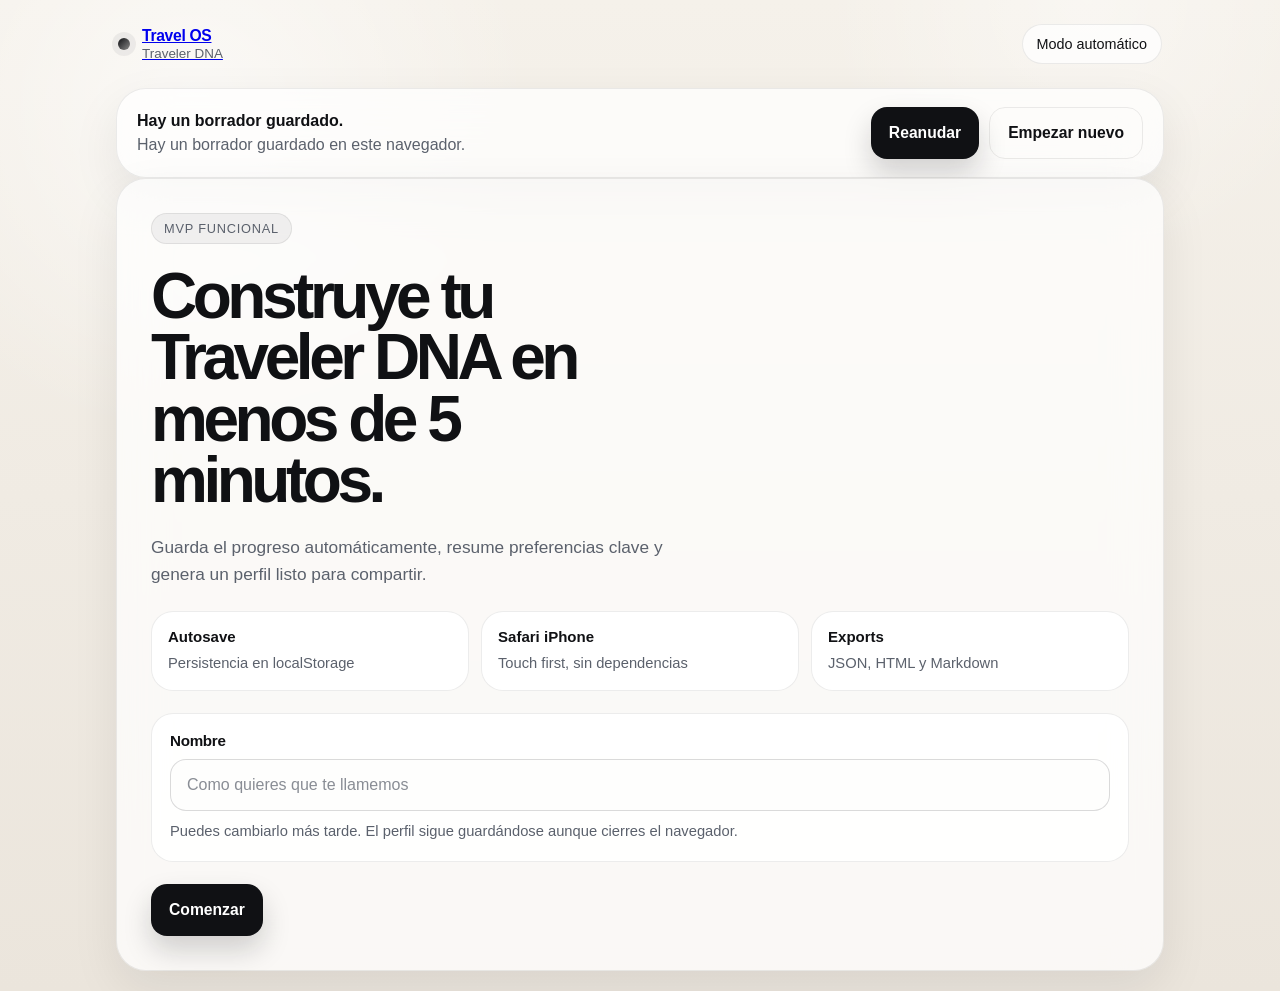
==== docs/traveler-dna/index.html @ 0c45e2d0 "traveler dna mvp" ====
<!doctype html>
<html lang="es">
  <head>
    <meta charset="utf-8" />
    <meta name="viewport" content="width=device-width, initial-scale=1, viewport-fit=cover" />
    <meta name="theme-color" content="#f5f1ea" />
    <meta
      name="description"
      content="Traveler DNA: MVP funcional de Travel OS con autofill, scoring de afinidades y exportación."
    />
    <title>Travel OS · Traveler DNA</title>
    <link rel="stylesheet" href="./style.css" />
  </head>
  <body>
    <div class="page-shell">
      <header class="app-header">
        <a class="app-brand" href="../" aria-label="Volver a la portada de Travel OS">
          <span class="brand-mark" aria-hidden="true"></span>
          <span>
            <strong>Travel OS</strong>
            <small>Traveler DNA</small>
          </span>
        </a>
        <div class="header-actions">
          <button id="theme-status" class="chip chip-static" type="button" disabled>Modo automático</button>
        </div>
      </header>

      <main class="app-main">
        <section id="resume-banner" class="resume-banner" hidden>
          <div>
            <strong>Hay un borrador guardado.</strong>
            <p id="resume-banner-copy">Puedes continuar donde lo dejaste.</p>
          </div>
          <div class="banner-actions">
            <button id="resume-button" class="button button-primary" type="button">Reanudar</button>
            <button id="discard-button" class="button button-secondary" type="button">Empezar nuevo</button>
          </div>
        </section>

        <section id="screen-welcome" class="screen active" aria-labelledby="welcome-title">
          <div class="hero-card">
            <p class="eyebrow">MVP funcional</p>
            <h1 id="welcome-title">Construye tu Traveler DNA en menos de 5 minutos.</h1>
            <p class="lead">
              Guarda el progreso automáticamente, resume preferencias clave y genera un perfil listo para compartir.
            </p>

            <div class="hero-metrics" aria-label="Beneficios rápidos">
              <article class="metric">
                <strong>Autosave</strong>
                <span>Persistencia en localStorage</span>
              </article>
              <article class="metric">
                <strong>Safari iPhone</strong>
                <span>Touch first, sin dependencias</span>
              </article>
              <article class="metric">
                <strong>Exports</strong>
                <span>JSON, HTML y Markdown</span>
              </article>
            </div>

            <div class="card">
              <label class="field-label" for="traveler-name">Nombre</label>
              <input
                id="traveler-name"
                class="text-input"
                type="text"
                autocomplete="name"
                inputmode="text"
                placeholder="Como quieres que te llamemos"
                maxlength="80"
              />
              <p class="field-help">Puedes cambiarlo más tarde. El perfil sigue guardándose aunque cierres el navegador.</p>
            </div>

            <div class="actions">
              <button id="start-button" class="button button-primary" type="button">Comenzar</button>
            </div>
          </div>
        </section>

        <section id="screen-survey" class="screen" hidden>
          <div class="progress-wrap">
            <div class="progress-head">
              <div>
                <p id="section-kicker" class="eyebrow">Sección</p>
                <h2 id="section-title">Información básica</h2>
                <p id="section-copy" class="muted"></p>
              </div>
              <div class="progress-meta">
                <span id="progress-count">1 / 1</span>
                <span id="progress-detail">0 preguntas completas</span>
              </div>
            </div>
            <div class="progress-bar" aria-hidden="true">
              <div id="progress-fill" class="progress-fill"></div>
            </div>
          </div>

          <form id="survey-form" class="survey-card" novalidate>
            <div id="question-stack" class="question-stack"></div>
            <div class="nav-row">
              <button id="back-button" class="button button-secondary" type="button">Atrás</button>
              <button id="next-button" class="button button-primary" type="button">Siguiente</button>
            </div>
          </form>
        </section>

        <section id="screen-summary" class="screen" hidden>
          <div class="summary-card">
            <div class="summary-head">
              <div>
                <p class="eyebrow">Resumen</p>
                <h2 id="summary-title">Tu Traveler DNA está listo.</h2>
                <p id="summary-copy" class="muted"></p>
              </div>
              <div class="summary-actions">
                <button id="edit-button" class="button button-secondary" type="button">Editar respuestas</button>
                <button id="submit-button" class="button button-primary" type="button">Enviar</button>
              </div>
            </div>

            <div id="summary-overview" class="summary-overview"></div>
            <div id="summary-archetypes" class="result-grid"></div>
            <div id="summary-signals" class="signal-grid"></div>
            <details class="raw-details">
              <summary>Ver respuestas crudas</summary>
              <pre id="raw-json"></pre>
            </details>
          </div>
        </section>

        <section id="screen-thanks" class="screen" hidden>
          <div class="thanks-card">
            <p class="eyebrow">Gracias</p>
            <h2>Perfil guardado y exportes listos.</h2>
            <p id="thanks-copy" class="muted"></p>

            <div class="export-grid">
              <button id="download-json" class="button button-primary" type="button">Descargar traveler-dna.json</button>
              <button id="download-html" class="button button-secondary" type="button">Descargar traveler-summary.html</button>
              <button id="download-md" class="button button-secondary" type="button">Descargar traveler-summary.md</button>
            </div>

            <div class="actions">
              <button id="restart-button" class="button button-ghost" type="button">Crear otro perfil</button>
            </div>
          </div>
        </section>
      </main>
    </div>

    <template id="question-template">
      <article class="question-card">
        <div class="question-head">
          <div>
            <h3 class="question-title"></h3>
            <p class="question-help muted"></p>
          </div>
          <span class="question-tag"></span>
        </div>
        <div class="question-body"></div>
        <p class="question-error" aria-live="polite"></p>
      </article>
    </template>

    <script src="./app.js"></script>
  </body>
</html>
---- docs/traveler-dna/style.css ----
:root {
  color-scheme: light dark;
  --bg: #f5f1ea;
  --bg-2: #ebe5dc;
  --surface: rgba(255, 255, 255, 0.72);
  --surface-strong: rgba(255, 255, 255, 0.9);
  --text: #101114;
  --muted: #5b616c;
  --border: rgba(16, 17, 20, 0.08);
  --border-strong: rgba(16, 17, 20, 0.15);
  --accent: #101114;
  --accent-inverse: #ffffff;
  --accent-soft: rgba(16, 17, 20, 0.06);
  --success: #0f8a55;
  --danger: #b42318;
  --shadow: 0 18px 48px rgba(16, 17, 20, 0.08);
  --radius-xl: 30px;
  --radius-lg: 22px;
  --radius-md: 16px;
  --radius-sm: 12px;
}

@media (prefers-color-scheme: dark) {
  :root {
    --bg: #0f1115;
    --bg-2: #171a20;
    --surface: rgba(22, 26, 32, 0.78);
    --surface-strong: rgba(22, 26, 32, 0.94);
    --text: #f3f4f6;
    --muted: #a3aab8;
    --border: rgba(255, 255, 255, 0.08);
    --border-strong: rgba(255, 255, 255, 0.14);
    --accent: #f4f4f5;
    --accent-inverse: #101114;
    --accent-soft: rgba(255, 255, 255, 0.08);
    --success: #6ee7b7;
    --danger: #fda29b;
    --shadow: 0 24px 60px rgba(0, 0, 0, 0.35);
  }
}
* {
  box-sizing: border-box;
}

html {
  min-height: 100%;
  background:
    radial-gradient(circle at 15% 10%, rgba(255, 255, 255, 0.6), transparent 24%),
    radial-gradient(circle at 85% 0%, rgba(255, 255, 255, 0.4), transparent 18%),
    linear-gradient(180deg, var(--bg), var(--bg-2));
}

body {
  margin: 0;
  min-height: 100svh;
  font-family:
    -apple-system, BlinkMacSystemFont, "SF Pro Display", "SF Pro Text", "Segoe UI", sans-serif;
  color: var(--text);
  background: transparent;
  -webkit-font-smoothing: antialiased;
  text-rendering: optimizeLegibility;
}

button,
input,
textarea,
select {
  font: inherit;
  color: inherit;
}

button {
  appearance: none;
  border: 0;
  background: none;
}

button:focus-visible,
input:focus-visible,
textarea:focus-visible {
  outline: 2px solid color-mix(in srgb, var(--accent) 75%, transparent);
  outline-offset: 2px;
}

::selection {
  background: color-mix(in srgb, var(--accent) 16%, transparent);
}

.page-shell {
  min-height: 100svh;
  width: min(100%, 1080px);
  margin: 0 auto;
  padding: 16px 16px max(20px, env(safe-area-inset-bottom));
  display: flex;
  flex-direction: column;
  gap: 16px;
}

.app-header {
  display: flex;
  align-items: center;
  justify-content: space-between;
  gap: 12px;
  padding: 6px 2px;
}

.app-brand {
  display: inline-flex;
  align-items: center;
  gap: 12px;
  min-height: 44px;
}

.app-brand strong {
  display: block;
  font-size: 0.98rem;
  line-height: 1.1;
  letter-spacing: -0.02em;
}

.app-brand small {
  display: block;
  color: var(--muted);
  font-size: 0.84rem;
  margin-top: 2px;
}

.brand-mark {
  width: 12px;
  height: 12px;
  border-radius: 999px;
  background: linear-gradient(135deg, var(--text), color-mix(in srgb, var(--text) 48%, transparent));
  box-shadow: 0 0 0 6px color-mix(in srgb, var(--accent-soft) 92%, transparent);
}

.header-actions {
  display: flex;
  gap: 8px;
  align-items: center;
}

.app-main {
  flex: 1;
  display: flex;
  flex-direction: column;
}

.screen {
  width: 100%;
  animation: fadeUp 260ms ease-out;
}

.screen[hidden] {
  display: none !important;
}

.hero-card,
.survey-card,
.summary-card,
.thanks-card,
.resume-banner {
  background: var(--surface);
  backdrop-filter: blur(24px);
  border: 1px solid var(--border);
  border-radius: var(--radius-xl);
  box-shadow: var(--shadow);
}

.hero-card,
.summary-card,
.thanks-card {
  padding: clamp(20px, 3vw, 34px);
}

.hero-card {
  display: flex;
  flex-direction: column;
  gap: 22px;
}

.eyebrow {
  display: inline-flex;
  align-items: center;
  width: fit-content;
  gap: 8px;
  padding: 7px 12px;
  border-radius: 999px;
  background: color-mix(in srgb, var(--accent) 5%, transparent);
  border: 1px solid var(--border);
  color: var(--muted);
  font-size: 0.8rem;
  letter-spacing: 0.06em;
  text-transform: uppercase;
}

h1,
h2,
h3,
p {
  margin: 0;
}

h1 {
  font-size: clamp(2rem, 5vw, 4.2rem);
  line-height: 0.96;
  letter-spacing: -0.07em;
  max-width: 12ch;
}

h2 {
  font-size: clamp(1.45rem, 3.2vw, 2.2rem);
  line-height: 1.05;
  letter-spacing: -0.04em;
}

.lead {
  font-size: clamp(1rem, 2vw, 1.08rem);
  line-height: 1.6;
  color: var(--muted);
  max-width: 58ch;
}

.muted {
  color: var(--muted);
  line-height: 1.55;
}

.hero-metrics {
  display: grid;
  grid-template-columns: repeat(3, minmax(0, 1fr));
  gap: 12px;
}

.metric,
.signal-card,
.result-card,
.overview-card,
.question-card {
  background: var(--surface-strong);
  border: 1px solid var(--border);
  border-radius: var(--radius-lg);
}

.metric {
  padding: 16px;
}

.metric strong {
  display: block;
  font-size: 0.94rem;
  margin-bottom: 8px;
}

.metric span {
  color: var(--muted);
  font-size: 0.92rem;
  line-height: 1.45;
}

.card {
  padding: 18px;
  background: var(--surface-strong);
  border: 1px solid var(--border);
  border-radius: var(--radius-lg);
}

.field-label {
  display: block;
  margin-bottom: 10px;
  font-size: 0.95rem;
  font-weight: 600;
  letter-spacing: -0.02em;
}

.field-help {
  margin-top: 10px;
  color: var(--muted);
  line-height: 1.45;
  font-size: 0.92rem;
}

.text-input,
.textarea-input {
  width: 100%;
  border: 1px solid var(--border-strong);
  background: color-mix(in srgb, var(--surface-strong) 92%, var(--bg));
  border-radius: var(--radius-md);
  color: var(--text);
  padding: 14px 16px;
  min-height: 52px;
  transition:
    border-color 180ms ease,
    background 180ms ease,
    transform 180ms ease;
}

.textarea-input {
  min-height: 120px;
  resize: vertical;
}

.text-input::placeholder,
.textarea-input::placeholder {
  color: color-mix(in srgb, var(--muted) 72%, transparent);
}

.text-input:focus,
.textarea-input:focus {
  border-color: color-mix(in srgb, var(--accent) 28%, var(--border-strong));
  background: var(--surface-strong);
}

.actions,
.banner-actions,
.summary-actions,
.nav-row {
  display: flex;
  flex-wrap: wrap;
  gap: 10px;
}

.button {
  min-height: 52px;
  padding: 0 18px;
  border-radius: 16px;
  display: inline-flex;
  align-items: center;
  justify-content: center;
  gap: 8px;
  font-size: 0.98rem;
  font-weight: 600;
  cursor: pointer;
  transition:
    transform 180ms ease,
    box-shadow 180ms ease,
    background 180ms ease,
    border-color 180ms ease,
    opacity 180ms ease;
  touch-action: manipulation;
}

.button:hover {
  transform: translateY(-1px);
}

.button:disabled {
  cursor: not-allowed;
  opacity: 0.55;
  transform: none;
}

.button-primary {
  background: var(--accent);
  color: var(--accent-inverse);
  box-shadow: 0 14px 28px rgba(16, 17, 20, 0.18);
}

.button-secondary {
  background: transparent;
  color: var(--text);
  border: 1px solid var(--border);
}

.button-ghost {
  background: color-mix(in srgb, var(--accent-soft) 70%, transparent);
  color: var(--text);
  border: 1px solid transparent;
}

.chip,
.chip-static {
  display: inline-flex;
  align-items: center;
  justify-content: center;
  min-height: 40px;
  padding: 0 14px;
  border-radius: 999px;
  border: 1px solid var(--border);
  background: color-mix(in srgb, var(--surface-strong) 80%, transparent);
  color: var(--text);
  font-size: 0.9rem;
}

.chip-static {
  pointer-events: none;
}

.resume-banner {
  display: flex;
  align-items: center;
  justify-content: space-between;
  gap: 16px;
  padding: 18px 20px;
}

.resume-banner p {
  margin-top: 6px;
  color: var(--muted);
}

.progress-wrap {
  margin-bottom: 16px;
}

.progress-head {
  display: flex;
  justify-content: space-between;
  gap: 14px;
  align-items: flex-start;
  margin-bottom: 14px;
}

.progress-meta {
  display: grid;
  gap: 6px;
  text-align: right;
  color: var(--muted);
  font-size: 0.92rem;
}

.progress-bar {
  width: 100%;
  height: 10px;
  background: color-mix(in srgb, var(--accent) 7%, transparent);
  border-radius: 999px;
  overflow: hidden;
}

.progress-fill {
  width: 0%;
  height: 100%;
  border-radius: inherit;
  background: linear-gradient(90deg, var(--text), color-mix(in srgb, var(--text) 50%, transparent));
  transition: width 280ms ease;
}

.survey-card {
  padding: clamp(18px, 3vw, 28px);
}

.question-stack {
  display: grid;
  gap: 16px;
}

.question-card {
  padding: 18px;
}

.question-head {
  display: flex;
  justify-content: space-between;
  gap: 12px;
  align-items: flex-start;
  margin-bottom: 14px;
}

.question-title {
  font-size: 1.02rem;
  letter-spacing: -0.02em;
  margin-bottom: 6px;
}

.question-help {
  font-size: 0.92rem;
}

.question-tag {
  padding: 7px 10px;
  border-radius: 999px;
  background: color-mix(in srgb, var(--accent-soft) 88%, transparent);
  color: var(--muted);
  font-size: 0.77rem;
  letter-spacing: 0.04em;
  text-transform: uppercase;
  white-space: nowrap;
}

.question-body {
  display: grid;
  gap: 10px;
}

.option-grid {
  display: grid;
  grid-template-columns: repeat(2, minmax(0, 1fr));
  gap: 10px;
}

.option-grid.columns-3 {
  grid-template-columns: repeat(3, minmax(0, 1fr));
}

.choice-option {
  position: relative;
  display: block;
}

.choice-option input {
  position: absolute;
  opacity: 0;
  inset: 0;
  pointer-events: none;
}

.choice-option span {
  display: flex;
  align-items: center;
  justify-content: center;
  min-height: 54px;
  padding: 12px 14px;
  border-radius: var(--radius-md);
  border: 1px solid var(--border-strong);
  background: color-mix(in srgb, var(--surface-strong) 94%, transparent);
  transition:
    transform 180ms ease,
    border-color 180ms ease,
    background 180ms ease,
    box-shadow 180ms ease;
  text-align: center;
  line-height: 1.35;
}

.choice-option:hover span {
  transform: translateY(-1px);
}

.choice-option input:checked + span {
  background: var(--accent);
  color: var(--accent-inverse);
  border-color: transparent;
  box-shadow: 0 14px 24px rgba(16, 17, 20, 0.18);
}

.choice-option input:focus-visible + span {
  outline: 2px solid color-mix(in srgb, var(--accent) 65%, transparent);
  outline-offset: 2px;
}

.multi-list {
  display: grid;
  grid-template-columns: repeat(2, minmax(0, 1fr));
  gap: 10px;
}

.multi-list.columns-3 {
  grid-template-columns: repeat(3, minmax(0, 1fr));
}

.multi-item {
  position: relative;
}

.multi-item input {
  position: absolute;
  opacity: 0;
  inset: 0;
}

.multi-item label {
  display: flex;
  align-items: center;
  justify-content: center;
  min-height: 52px;
  padding: 12px 14px;
  border-radius: var(--radius-md);
  border: 1px solid var(--border-strong);
  background: color-mix(in srgb, var(--surface-strong) 94%, transparent);
  cursor: pointer;
  text-align: center;
  line-height: 1.3;
  transition:
    transform 180ms ease,
    border-color 180ms ease,
    background 180ms ease;
}

.multi-item input:checked + label {
  background: color-mix(in srgb, var(--accent) 92%, white 8%);
  color: var(--accent-inverse);
  border-color: transparent;
}

.multi-item label:hover {
  transform: translateY(-1px);
}

.inline-list {
  display: grid;
  grid-template-columns: repeat(2, minmax(0, 1fr));
  gap: 10px;
}

.range-row {
  display: grid;
  grid-template-columns: 1fr auto;
  gap: 12px;
  align-items: center;
}

.range-input {
  width: 100%;
  accent-color: var(--accent);
}

.range-value {
  min-width: 84px;
  padding: 10px 12px;
  border-radius: 12px;
  background: color-mix(in srgb, var(--accent-soft) 80%, transparent);
  text-align: center;
  font-variant-numeric: tabular-nums;
}

.question-error {
  min-height: 1.2em;
  margin-top: 8px;
  color: var(--danger);
  font-size: 0.88rem;
}

.nav-row {
  justify-content: space-between;
  margin-top: 16px;
}

.summary-head,
.thanks-card {
  display: grid;
  gap: 18px;
}

.summary-overview {
  display: grid;
  grid-template-columns: repeat(3, minmax(0, 1fr));
  gap: 12px;
  margin-top: 18px;
}

.overview-card {
  padding: 16px;
}

.overview-card strong {
  display: block;
  margin-bottom: 8px;
}

.overview-card span {
  color: var(--muted);
  line-height: 1.45;
}

.result-grid,
.signal-grid,
.export-grid {
  display: grid;
  gap: 12px;
  margin-top: 18px;
}

.result-grid {
  grid-template-columns: repeat(2, minmax(0, 1fr));
}

.signal-grid {
  grid-template-columns: repeat(3, minmax(0, 1fr));
}

.result-card,
.signal-card {
  padding: 16px;
}

.result-card h3,
.signal-card h3 {
  margin-bottom: 8px;
  font-size: 1rem;
}

.result-card p,
.signal-card p {
  color: var(--muted);
  line-height: 1.5;
}

.score-row {
  display: grid;
  gap: 8px;
}

.score-row .score-bar {
  height: 10px;
  border-radius: 999px;
  background: color-mix(in srgb, var(--accent) 8%, transparent);
  overflow: hidden;
}

.score-row .score-bar span {
  display: block;
  height: 100%;
  border-radius: inherit;
  background: linear-gradient(90deg, var(--text), color-mix(in srgb, var(--text) 42%, transparent));
}

.score-row .score-meta {
  display: flex;
  justify-content: space-between;
  gap: 10px;
  color: var(--muted);
  font-size: 0.9rem;
}

.raw-details {
  margin-top: 18px;
  padding: 16px;
  border-radius: var(--radius-lg);
  border: 1px solid var(--border);
  background: color-mix(in srgb, var(--surface-strong) 80%, transparent);
}

.raw-details summary {
  cursor: pointer;
  font-weight: 600;
}

.raw-details pre {
  margin: 14px 0 0;
  white-space: pre-wrap;
  word-break: break-word;
  color: var(--muted);
  font-size: 0.88rem;
  line-height: 1.55;
}

.thanks-card {
  text-align: left;
}

.export-grid {
  grid-template-columns: repeat(3, minmax(0, 1fr));
}

.modal-toast {
  position: fixed;
  left: 50%;
  bottom: calc(18px + env(safe-area-inset-bottom));
  transform: translateX(-50%) translateY(18px);
  opacity: 0;
  pointer-events: none;
  min-width: min(92vw, 420px);
  padding: 14px 16px;
  border-radius: 18px;
  background: var(--surface-strong);
  border: 1px solid var(--border);
  box-shadow: var(--shadow);
  transition:
    opacity 180ms ease,
    transform 180ms ease;
  z-index: 1000;
}

.modal-toast.show {
  opacity: 1;
  transform: translateX(-50%) translateY(0);
}

.modal-toast strong {
  display: block;
  margin-bottom: 4px;
}

.modal-toast p {
  color: var(--muted);
}

.screen.active {
  display: block;
}

.screen[hidden] + .screen.active {
  display: block;
}

.screen:not([hidden]) {
  display: block;
}

.hidden {
  display: none !important;
}

@keyframes fadeUp {
  from {
    opacity: 0;
    transform: translateY(10px);
  }
  to {
    opacity: 1;
    transform: translateY(0);
  }
}

@media (max-width: 880px) {
  .hero-metrics,
  .summary-overview,
  .result-grid,
  .signal-grid,
  .export-grid {
    grid-template-columns: 1fr 1fr;
  }

  .signal-grid {
    grid-template-columns: 1fr 1fr;
  }
}

@media (max-width: 720px) {
  .page-shell {
    padding: 12px 12px max(18px, env(safe-area-inset-bottom));
  }

  .app-header {
    align-items: flex-start;
  }

  .hero-metrics,
  .summary-overview,
  .result-grid,
  .signal-grid,
  .export-grid,
  .option-grid,
  .multi-list,
  .inline-list {
    grid-template-columns: 1fr;
  }

  .resume-banner,
  .summary-head,
  .progress-head,
  .nav-row {
    grid-template-columns: 1fr;
    flex-direction: column;
    align-items: stretch;
  }

  .progress-meta {
    text-align: left;
  }

  .button,
  .button-primary,
  .button-secondary,
  .button-ghost {
    width: 100%;
  }

  .choice-option span,
  .multi-item label {
    min-height: 50px;
  }

  .range-row {
    grid-template-columns: 1fr;
  }
}

@media (prefers-reduced-motion: reduce) {
  *,
  *::before,
  *::after {
    animation: none !important;
    transition: none !important;
    scroll-behavior: auto !important;
  }
}
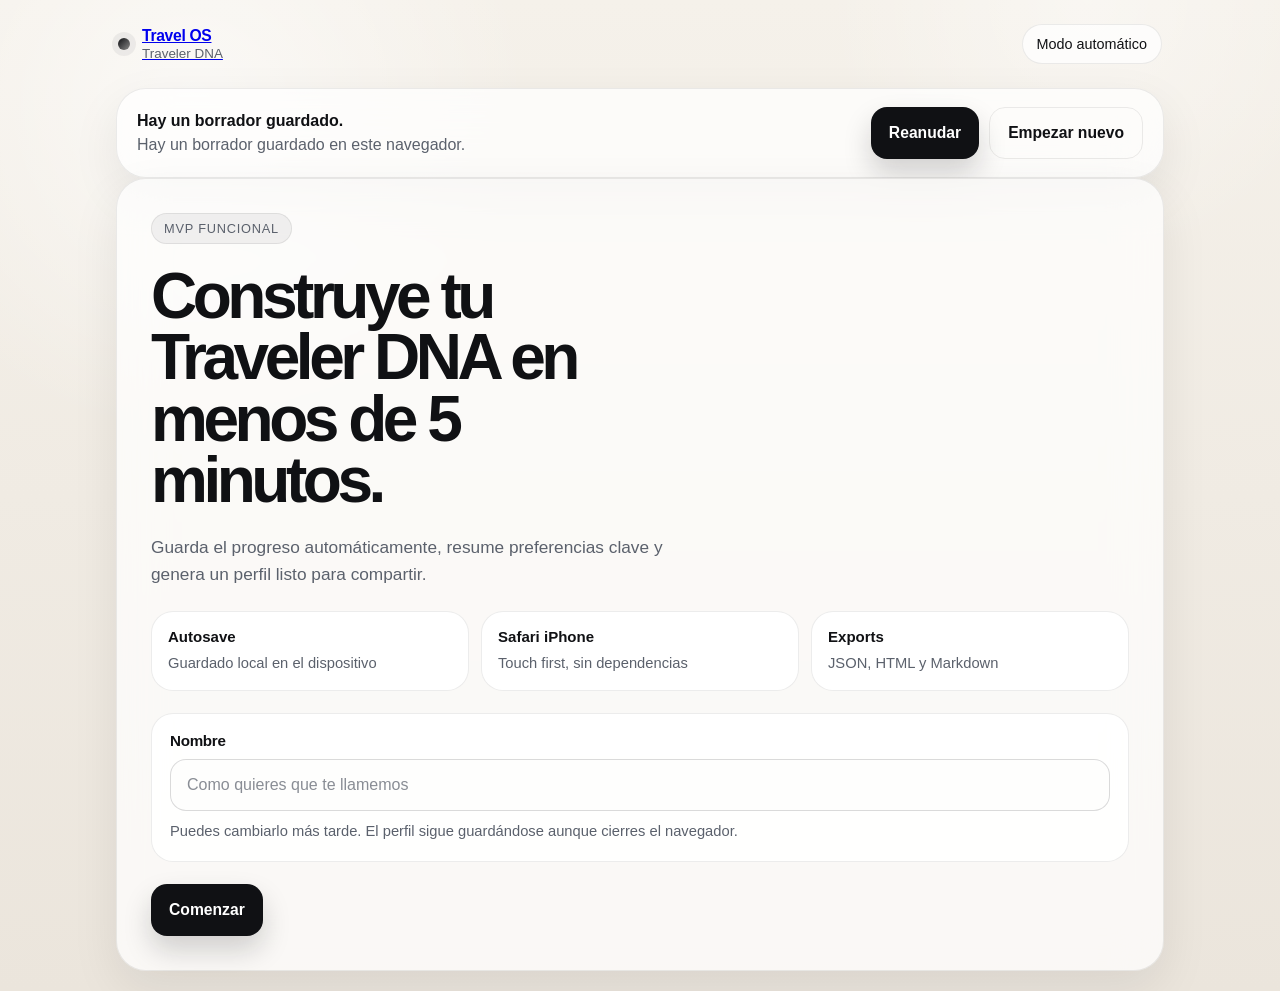
==== commit 63ea80b3: "fix(security): redact traveler dna exports" ====
--- a/docs/traveler-dna/index.html
+++ b/docs/traveler-dna/index.html
@@ -22,7 +22,7 @@
           </span>
         </a>
         <div class="header-actions">
-          <button id="theme-status" class="chip chip-static" type="button" disabled>Modo automático</button>
+          <span id="theme-status" class="chip chip-static" role="status" aria-label="Modo automático">Modo automático</span>
         </div>
       </header>
 
@@ -49,7 +49,7 @@
             <div class="hero-metrics" aria-label="Beneficios rápidos">
               <article class="metric">
                 <strong>Autosave</strong>
-                <span>Persistencia en localStorage</span>
+                <span>Guardado local en el dispositivo</span>
               </article>
               <article class="metric">
                 <strong>Safari iPhone</strong>
@@ -86,7 +86,7 @@
             <div class="progress-head">
               <div>
                 <p id="section-kicker" class="eyebrow">Sección</p>
-                <h2 id="section-title">Información básica</h2>
+                <h2 id="section-title" tabindex="-1">Información básica</h2>
                 <p id="section-copy" class="muted"></p>
               </div>
               <div class="progress-meta">
@@ -118,17 +118,13 @@
               </div>
               <div class="summary-actions">
                 <button id="edit-button" class="button button-secondary" type="button">Editar respuestas</button>
-                <button id="submit-button" class="button button-primary" type="button">Enviar</button>
+                <button id="submit-button" class="button button-primary" type="button">Generar mi perfil</button>
               </div>
             </div>
 
             <div id="summary-overview" class="summary-overview"></div>
             <div id="summary-archetypes" class="result-grid"></div>
             <div id="summary-signals" class="signal-grid"></div>
-            <details class="raw-details">
-              <summary>Ver respuestas crudas</summary>
-              <pre id="raw-json"></pre>
-            </details>
           </div>
         </section>
 
@@ -166,6 +162,7 @@
       </article>
     </template>
 
+    <script src="./validation.js"></script>
     <script src="./app.js"></script>
   </body>
 </html>
--- a/docs/traveler-dna/style.css
+++ b/docs/traveler-dna/style.css
@@ -82,6 +82,10 @@
   outline-offset: 2px;
 }
 
+button:active {
+  transform: translateY(1px);
+}
+
 ::selection {
   background: color-mix(in srgb, var(--accent) 16%, transparent);
 }
@@ -445,6 +449,7 @@
 
 .question-card {
   padding: 18px;
+  scroll-margin-top: 20px;
 }
 
 .question-head {
@@ -494,13 +499,16 @@
 .choice-option {
   position: relative;
   display: block;
+  cursor: pointer;
+  -webkit-tap-highlight-color: transparent;
+  user-select: none;
+  touch-action: manipulation;
 }
 
 .choice-option input {
   position: absolute;
   opacity: 0;
   inset: 0;
-  pointer-events: none;
 }
 
 .choice-option span {
@@ -529,7 +537,8 @@
   background: var(--accent);
   color: var(--accent-inverse);
   border-color: transparent;
-  box-shadow: 0 14px 24px rgba(16, 17, 20, 0.18);
+  font-weight: 600;
+  box-shadow: 0 18px 28px rgba(16, 17, 20, 0.22);
 }
 
 .choice-option input:focus-visible + span {
@@ -537,6 +546,10 @@
   outline-offset: 2px;
 }
 
+.choice-option:active span {
+  transform: translateY(0);
+}
+
 .multi-list {
   display: grid;
   grid-template-columns: repeat(2, minmax(0, 1fr));
@@ -549,6 +562,9 @@
 
 .multi-item {
   position: relative;
+  cursor: pointer;
+  -webkit-tap-highlight-color: transparent;
+  user-select: none;
 }
 
 .multi-item input {
@@ -557,7 +573,7 @@
   inset: 0;
 }
 
-.multi-item label {
+.multi-item span {
   display: flex;
   align-items: center;
   justify-content: center;
@@ -566,7 +582,6 @@
   border-radius: var(--radius-md);
   border: 1px solid var(--border-strong);
   background: color-mix(in srgb, var(--surface-strong) 94%, transparent);
-  cursor: pointer;
   text-align: center;
   line-height: 1.3;
   transition:
@@ -575,14 +590,26 @@
     background 180ms ease;
 }
 
-.multi-item input:checked + label {
+.multi-item input:checked + span {
   background: color-mix(in srgb, var(--accent) 92%, white 8%);
   color: var(--accent-inverse);
   border-color: transparent;
-}
-
-.multi-item label:hover {
+  font-weight: 600;
+  box-shadow: 0 18px 28px rgba(16, 17, 20, 0.22);
+}
+
+.multi-item:hover span {
   transform: translateY(-1px);
+}
+
+.multi-item:active span {
+  transform: translateY(0);
+}
+
+.choice-option:focus-within span,
+.multi-item:focus-within span {
+  outline: 2px solid color-mix(in srgb, var(--accent) 65%, transparent);
+  outline-offset: 2px;
 }
 
 .inline-list {
@@ -670,6 +697,70 @@
 .result-card,
 .signal-card {
   padding: 16px;
+}
+
+.summary-jump-card {
+  display: grid;
+  gap: 8px;
+  width: 100%;
+  text-align: left;
+  cursor: pointer;
+  touch-action: manipulation;
+  -webkit-tap-highlight-color: transparent;
+  transition:
+    transform 180ms ease,
+    border-color 180ms ease,
+    box-shadow 180ms ease,
+    background 180ms ease;
+  position: relative;
+  padding-right: 92px;
+}
+
+.summary-jump-card::after {
+  content: "Editar";
+  position: absolute;
+  top: 16px;
+  right: 16px;
+  padding: 6px 10px;
+  border-radius: 999px;
+  border: 1px solid var(--border);
+  background: color-mix(in srgb, var(--accent-soft) 72%, transparent);
+  color: var(--muted);
+  font-size: 0.72rem;
+  letter-spacing: 0.06em;
+  text-transform: uppercase;
+}
+
+.summary-jump-card:hover {
+  transform: translateY(-1px);
+  box-shadow: 0 18px 28px rgba(16, 17, 20, 0.12);
+}
+
+.summary-jump-card:active {
+  transform: translateY(0);
+}
+
+.summary-jump-card:focus-visible {
+  outline: 2px solid color-mix(in srgb, var(--accent) 65%, transparent);
+  outline-offset: 2px;
+}
+
+.summary-jump-hint {
+  display: block;
+  margin-top: 10px;
+  color: var(--muted);
+  font-size: 0.78rem;
+  letter-spacing: 0.04em;
+  text-transform: uppercase;
+}
+
+.question-card.is-targeted {
+  border-color: color-mix(in srgb, var(--accent) 40%, var(--border-strong));
+  box-shadow: 0 0 0 1px color-mix(in srgb, var(--accent) 18%, transparent), var(--shadow);
+}
+
+.question-card.is-targeted .question-title {
+  color: var(--accent);
 }
 
 .result-card h3,
@@ -856,7 +947,7 @@
   }
 
   .choice-option span,
-  .multi-item label {
+  .multi-item span {
     min-height: 50px;
   }
 
